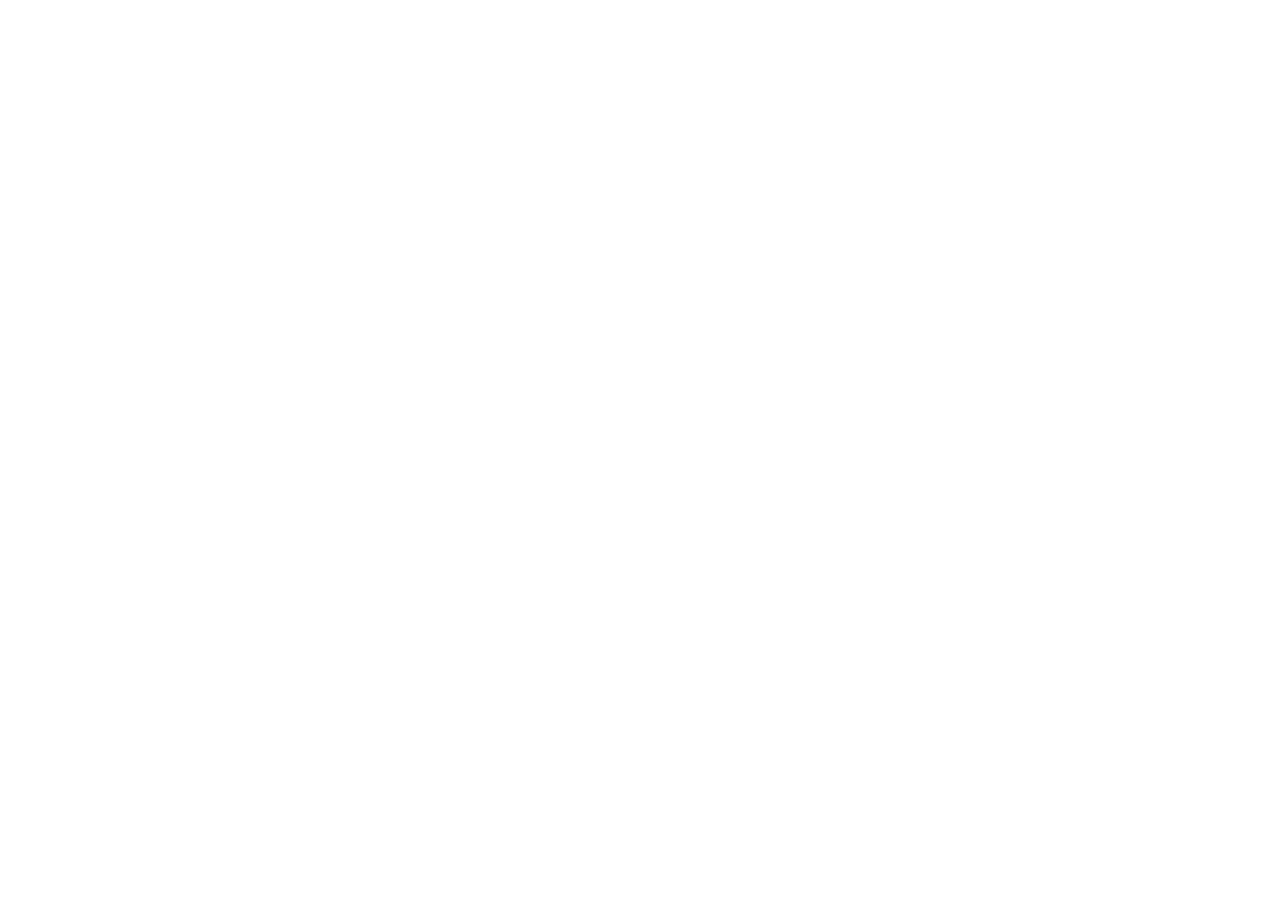
==== portfolio.html @ d785d4c3 "add functionality" ====
<!DOCTYPE html>
<html lang="en">
  <head>
    <meta charset="UTF-8" />
    <meta http-equiv="X-UA-Compatible" content="IE=edge" />
    <meta name="viewport" content="width=device-width, initial-scale=1.0" />
    <title>Document</title>
  </head>
  <body></body>
</html>
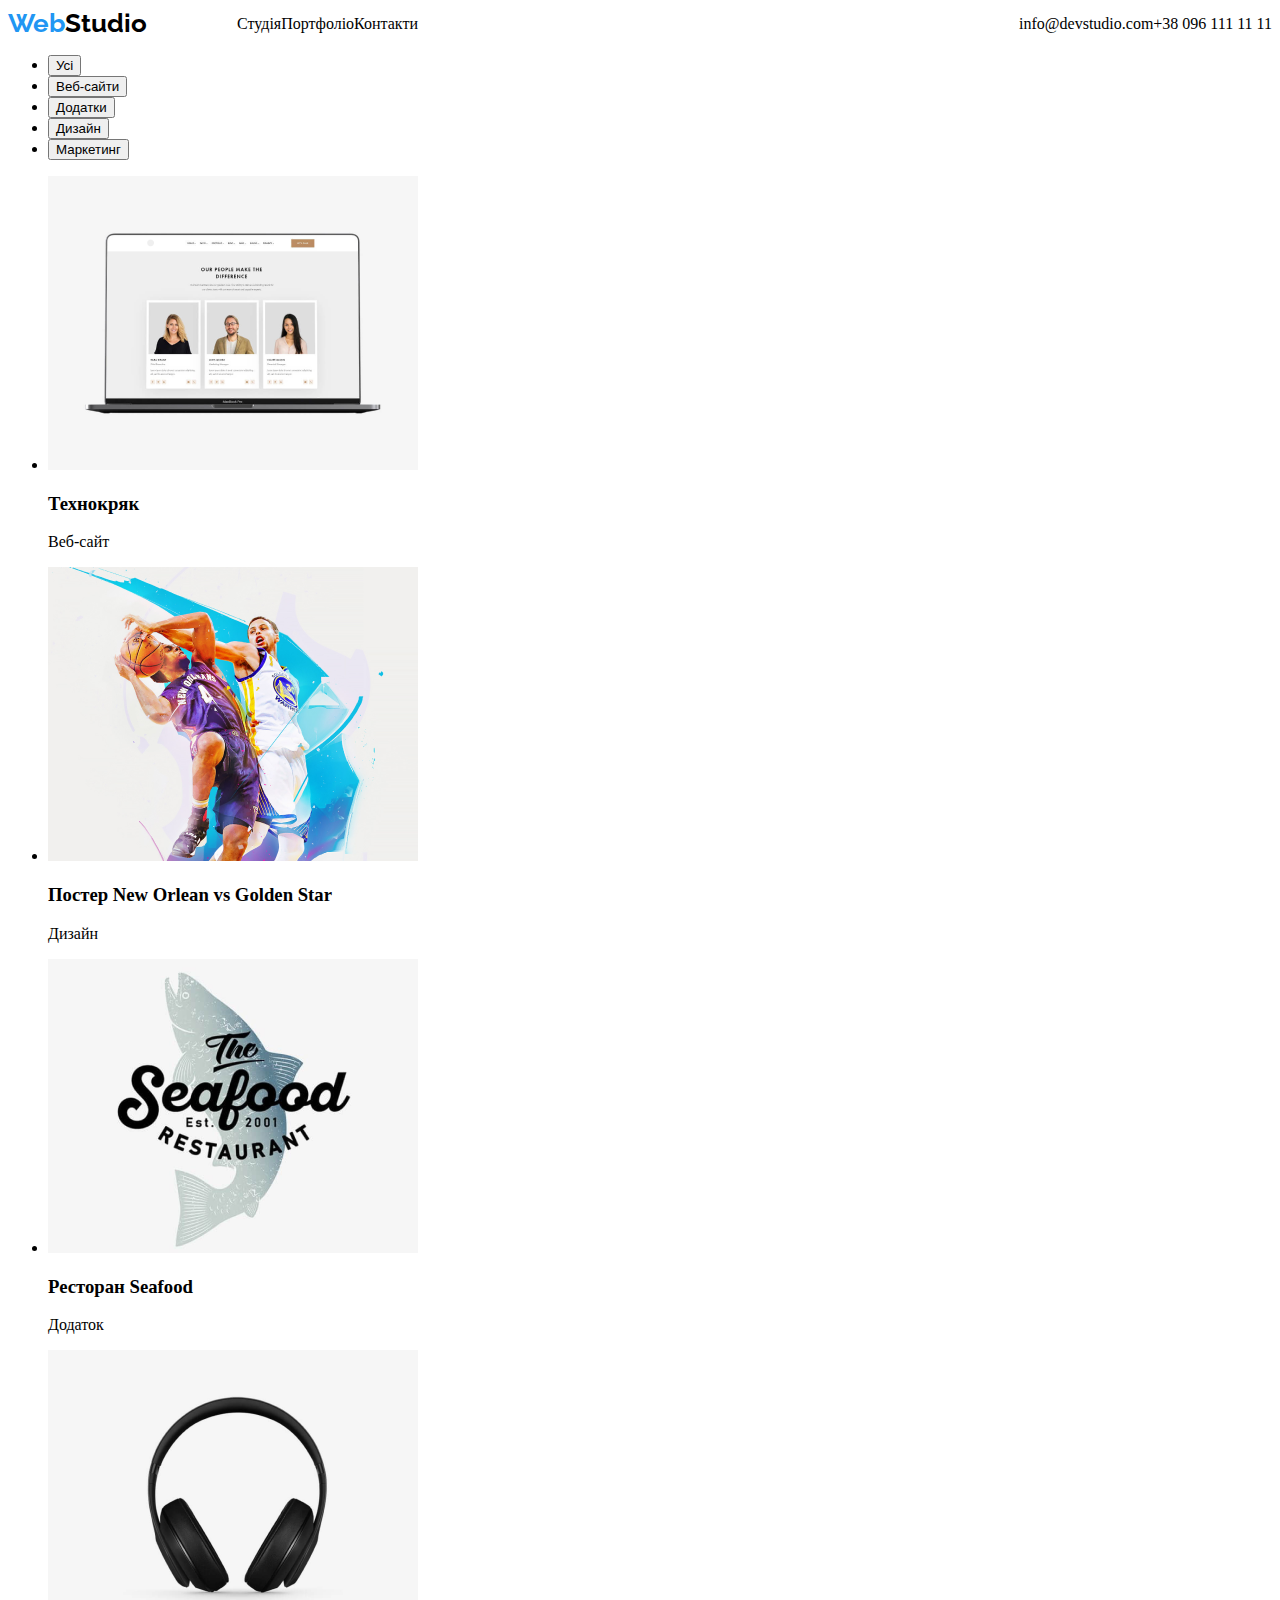
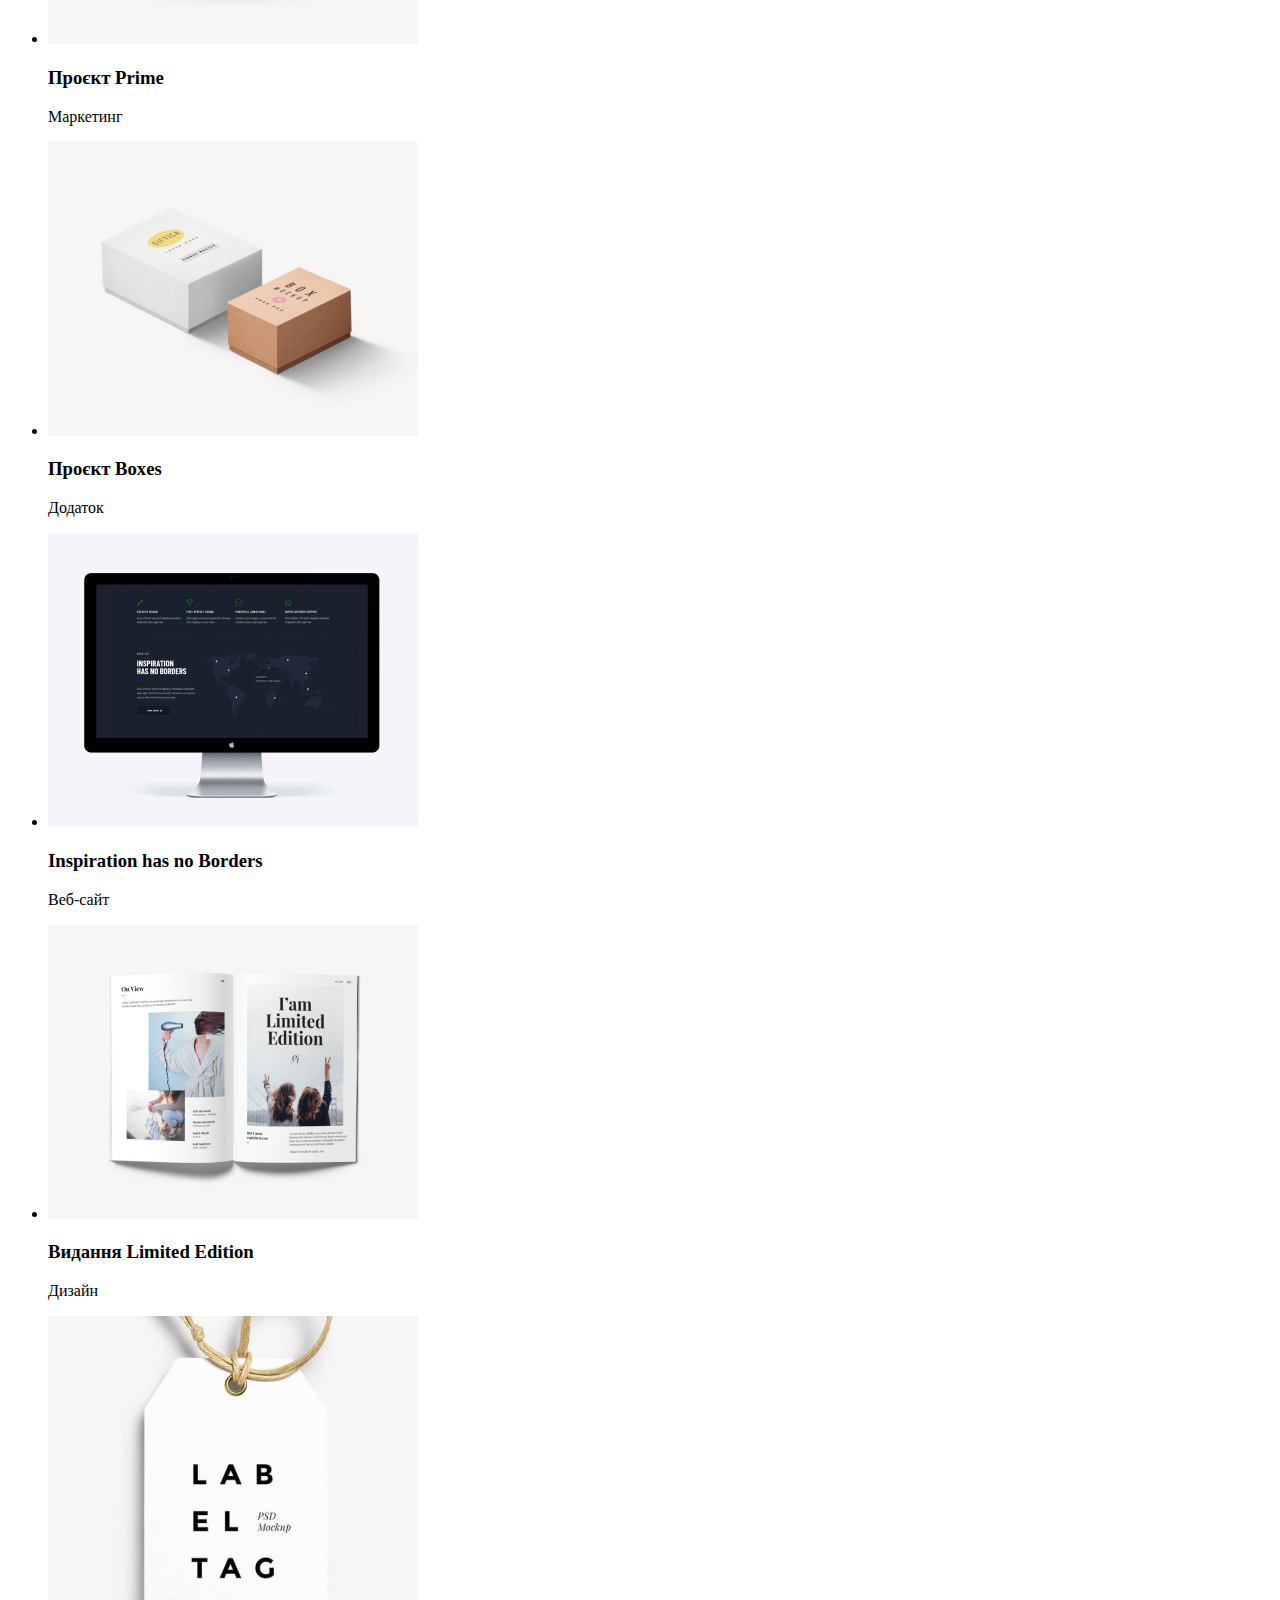
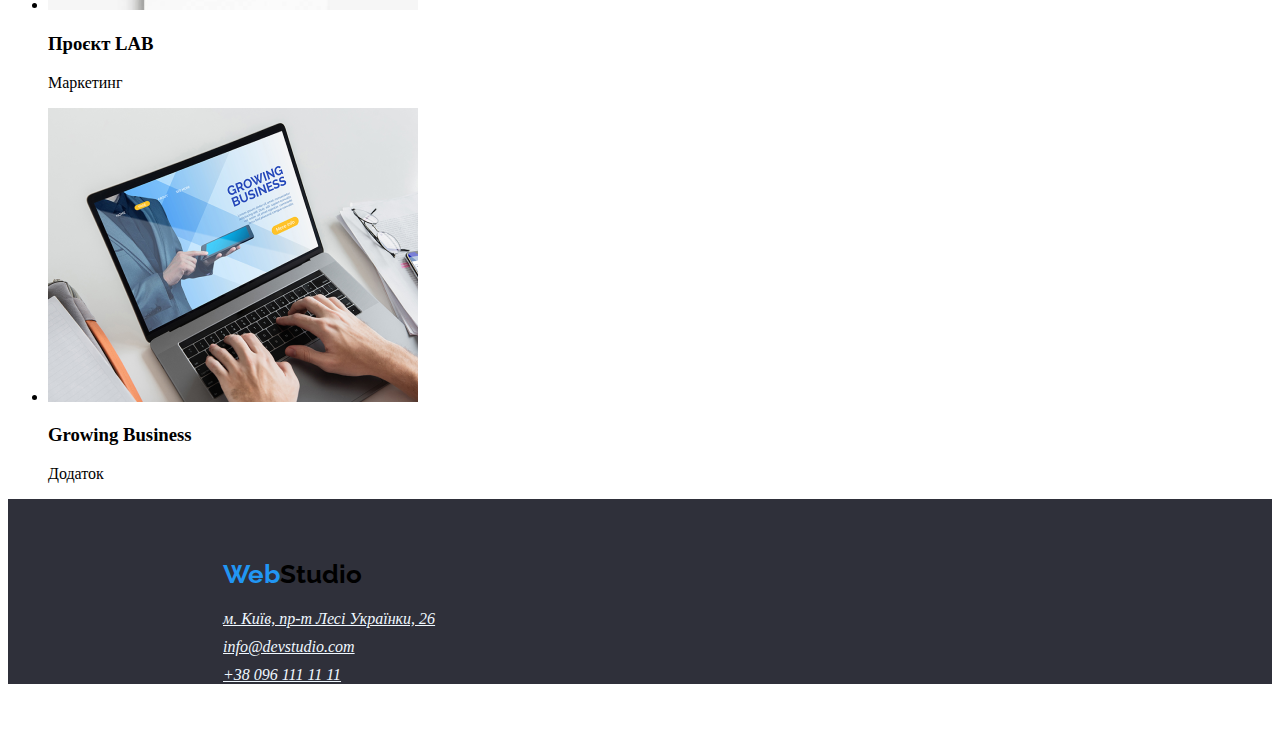
==== commit 0c1a56c0: "add styles and content" ====
--- a/portfolio.html
+++ b/portfolio.html
@@ -4,7 +4,116 @@
     <meta charset="UTF-8" />
     <meta http-equiv="X-UA-Compatible" content="IE=edge" />
     <meta name="viewport" content="width=device-width, initial-scale=1.0" />
+    <link rel="stylesheet" href="./css/portfolio.css" />
+    <link
+      href="https://fonts.googleapis.com/css2?family=Raleway:wght@400;700&family=Roboto:wght@400;500;700;900&display=swap"
+      rel="stylesheet"
+    />
+    <link
+      rel="shortcut icon"
+      href="./images/WebStudio.svg"
+      type="image/x-icon"
+    />
     <title>Document</title>
   </head>
-  <body></body>
+  <body>
+    <!-- Шапка сайту -->
+    <header class="header">
+      <nav class="navigation">
+        <a href="index.html" lang="en" class="logo"><span>Web</span>Studio</a>
+        <ul class="list-navigation">
+          <li>
+            <a href="#">Студія</a>
+          </li>
+          <li>
+            <a href="portfolio.html">Портфоліо</a>
+          </li>
+          <li>
+            <a href="#">Контакти</a>
+          </li>
+        </ul>
+      </nav>
+      <ul class="contacts">
+        <li>
+          <a href="mailto:info@devstudio.com">info@devstudio.com</a>
+        </li>
+        <li>
+          <a href="tel:+380961111111">+38 096 111 11 11</a>
+        </li>
+      </ul>
+    </header>
+    <main>
+      <!-- Шапка основного блоку, фільтрація контенту -->
+      <section>
+        <ul>
+          <li><button type="button">Усі</button></li>
+          <li><button type="button">Веб-сайти</button></li>
+          <li><button type="button">Додатки</button></li>
+          <li><button type="button">Дизайн</button></li>
+          <li><button type="button">Маркетинг</button></li>
+        </ul>
+        <ul>
+          <li>
+            <img src="./images/technology.png" alt="ноутбук" />
+            <h3>Технокряк</h3>
+            <p>Веб-сайт</p>
+          </li>
+          <li>
+            <img src="./images/bascetball.png" alt="постер з баскетболістами" />
+            <h3>Постер New Orlean vs Golden Star</h3>
+            <p>Дизайн</p>
+          </li>
+          <li>
+            <img src="./images/seafood.png" alt="ресторан Seafood" />
+            <h3>Ресторан Seafood</h3>
+            <p>Додаток</p>
+          </li>
+          <li>
+            <img src="./images/headphone.png" alt="" />
+            <h3>Проєкт Prime</h3>
+            <p>Маркетинг</p>
+          </li>
+          <li>
+            <img src="./images/boxes.png" alt="" />
+            <h3>Проєкт Boxes</h3>
+            <p>Додаток</p>
+          </li>
+          <li>
+            <img src="./images/macbook.png" alt="" />
+            <h3>Inspiration has no Borders</h3>
+            <p>Веб-сайт</p>
+          </li>
+          <li>
+            <img src="./images/edition.png" alt="" />
+            <h3>Видання Limited Edition</h3>
+            <p>Дизайн</p>
+          </li>
+          <li>
+            <img src="./images/label.png" alt="" />
+            <h3>Проєкт LAB</h3>
+            <p>Маркетинг</p>
+          </li>
+          <li>
+            <img src="./images/laptop.png" alt="" />
+            <h3>Growing Business</h3>
+            <p>Додаток</p>
+          </li>
+        </ul>
+      </section>
+    </main>
+    <footer>
+      <a href="index.html" lang="en" class="logo"><span>Web</span>Studio</a>
+      <address>
+        <ul class="footer-contacts">
+          <li>
+            <a href="https://goo.gl/maps/BC4n3QJLsoe9X29g8" target="_blank"
+              >м. Київ, пр-т Лесі Українки, 26</a
+            >
+          </li>
+          <li><a href="mailto:info@devstudio.com">info@devstudio.com</a></li>
+          <li><a href="tel:+380961111111">+38 096 111 11 11</a></li>
+        </ul>
+      </address>
+    </footer>
+  </body>
 </html>
--- a/css/portfolio.css
+++ b/css/portfolio.css
@@ -0,0 +1,78 @@
+* {
+  font-family: "Roboto" "Raleway", sans-serif;
+}
+.header {
+  display: flex;
+  justify-content: space-between;
+}
+.header .contacts,
+.list-navigation {
+  margin: 0;
+  padding: 0;
+  display: flex;
+}
+.navigation {
+  display: flex;
+}
+
+.header li {
+  list-style-type: none;
+  margin: auto;
+}
+.header li a {
+  text-decoration: none;
+  color: black;
+}
+.header li a:hover,
+.header li a:focus {
+  color: #2196f3;
+}
+
+.logo {
+  margin-right: 90px;
+}
+
+.logo {
+  font-family: "Raleway";
+  font-weight: 700;
+  font-size: 26px;
+  line-height: 31px;
+  color: black;
+  text-decoration: none;
+}
+.logo span {
+  color: #2196f3;
+  font-family: "Raleway";
+}
+
+.top-content {
+  height: 200px;
+  padding: 20px;
+  background-color: rgb(255, 240, 202);
+}
+
+/* Footer */
+footer {
+  background-color: #2f303a;
+}
+footer .logo {
+  display: inline-block;
+  margin: 60px 0 0 215px;
+}
+footer address {
+  margin: 20px 0 60px 215px;
+}
+.footer-contacts {
+  list-style-type: none;
+  margin: 0 auto;
+  padding: 0;
+}
+.footer-contacts li {
+  margin-top: 10px;
+}
+.footer-contacts li:first-child {
+  margin: 0;
+}
+.footer-contacts a {
+  color: aliceblue;
+}
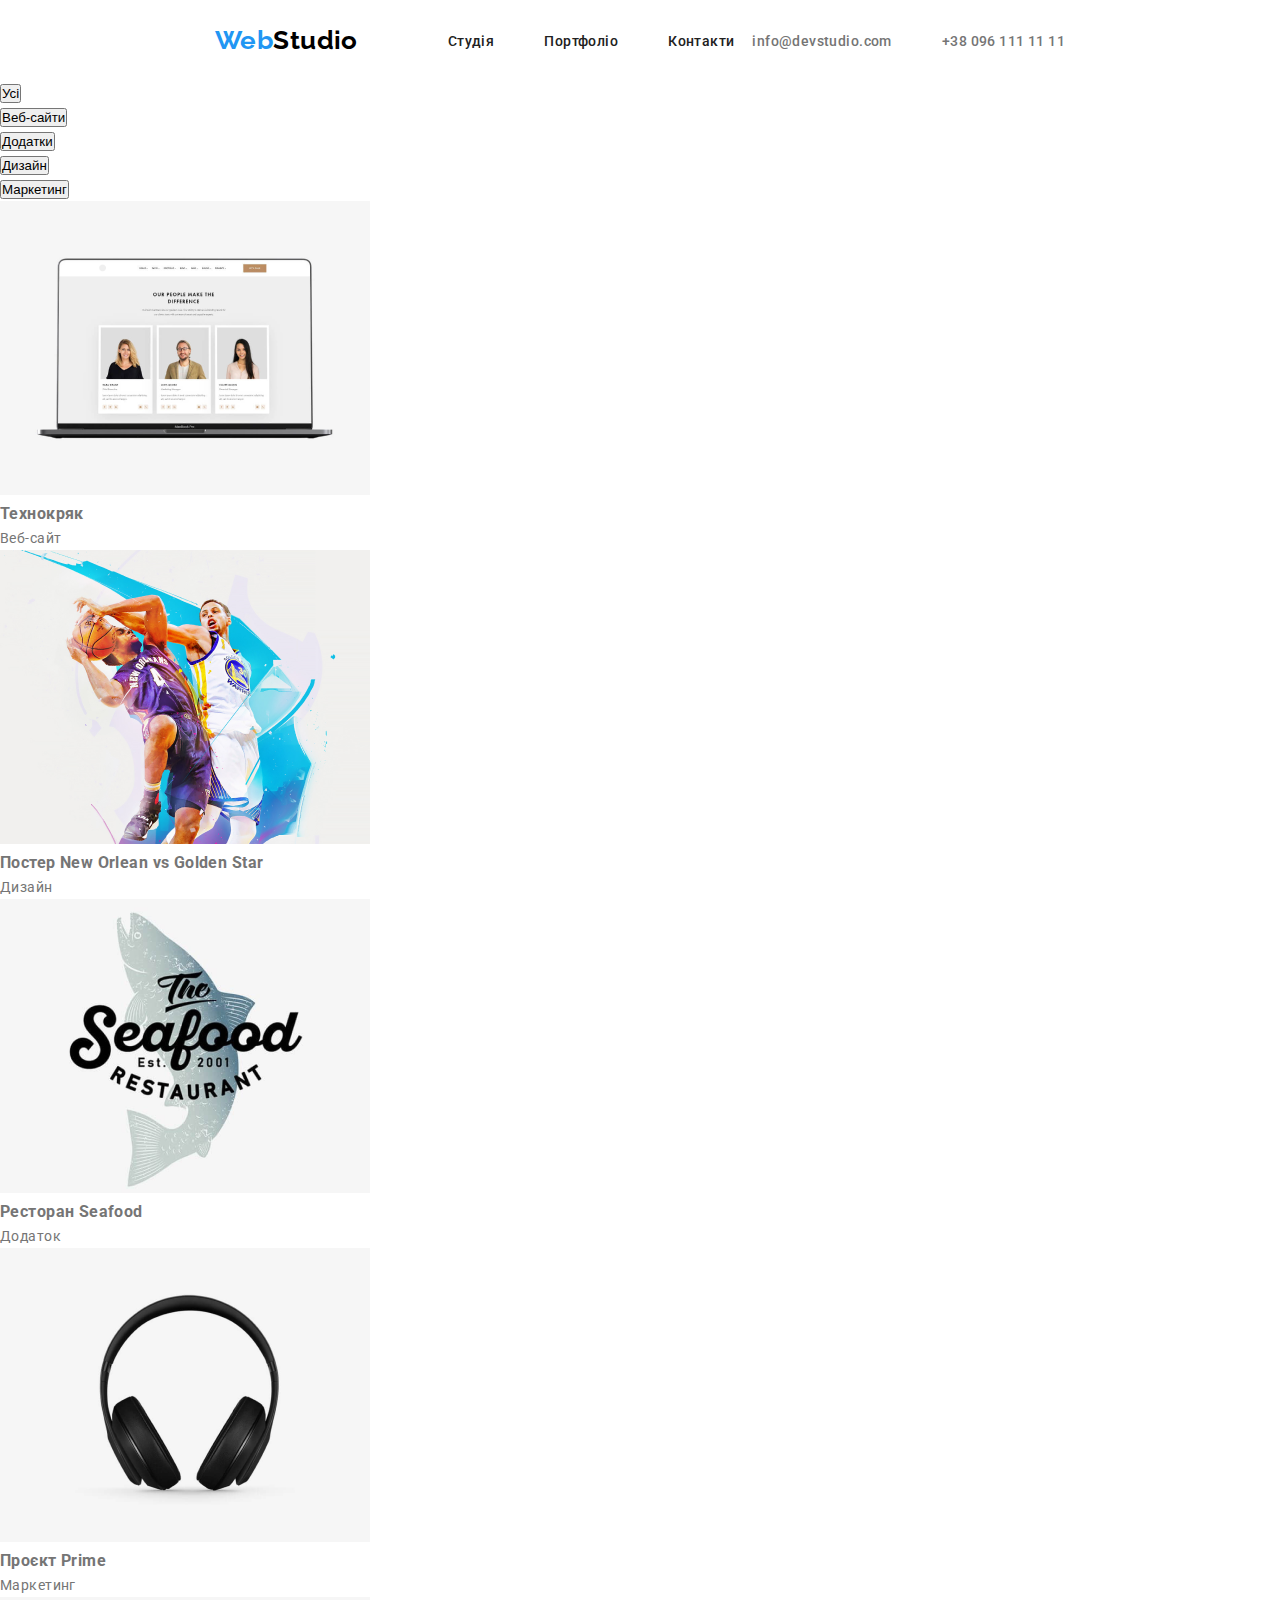
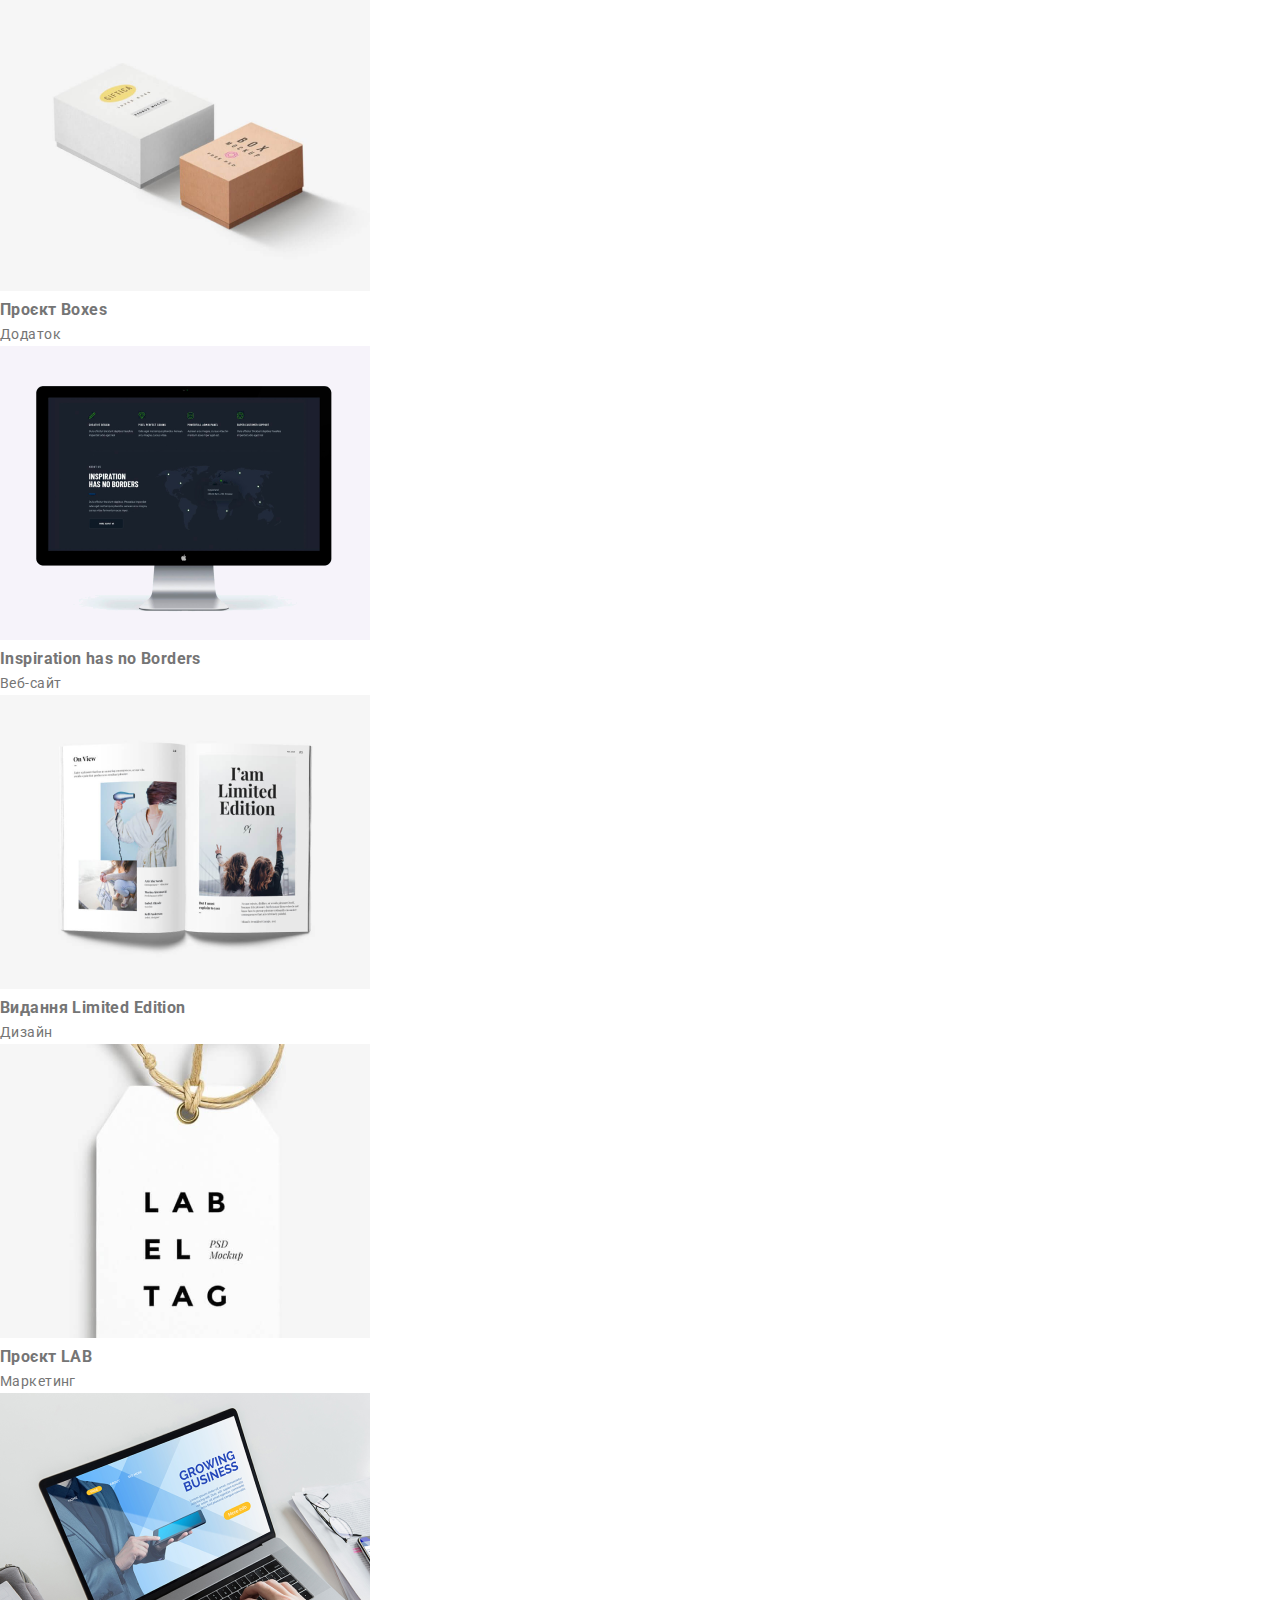
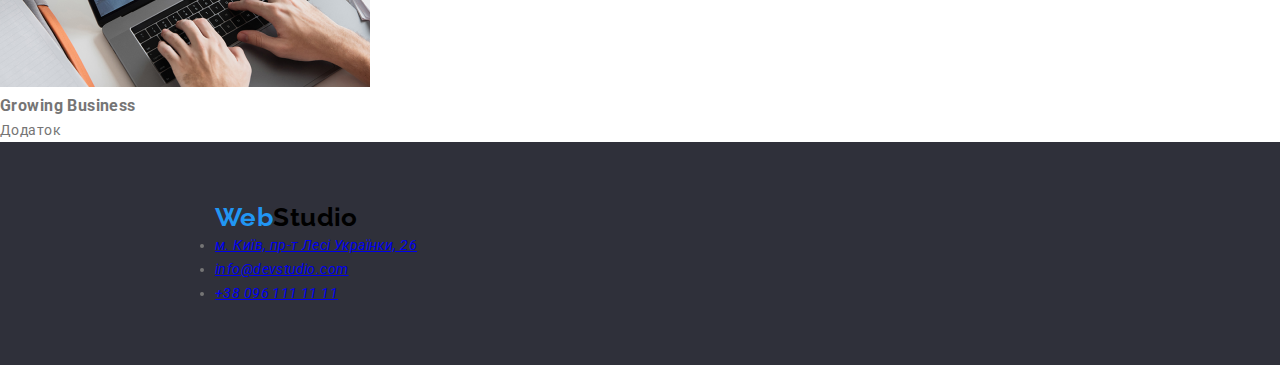
==== commit 0287ae66: "first page styles" ====
--- a/portfolio.html
+++ b/portfolio.html
@@ -4,7 +4,7 @@
     <meta charset="UTF-8" />
     <meta http-equiv="X-UA-Compatible" content="IE=edge" />
     <meta name="viewport" content="width=device-width, initial-scale=1.0" />
-    <link rel="stylesheet" href="./css/portfolio.css" />
+    <link rel="stylesheet" href="./css/style.css" />
     <link
       href="https://fonts.googleapis.com/css2?family=Raleway:wght@400;700&family=Roboto:wght@400;500;700;900&display=swap"
       rel="stylesheet"
@@ -23,7 +23,7 @@
         <a href="index.html" lang="en" class="logo"><span>Web</span>Studio</a>
         <ul class="list-navigation">
           <li>
-            <a href="#">Студія</a>
+            <a href="index.html">Студія</a>
           </li>
           <li>
             <a href="portfolio.html">Портфоліо</a>
@@ -46,11 +46,11 @@
       <!-- Шапка основного блоку, фільтрація контенту -->
       <section>
         <ul>
-          <li><button type="button">Усі</button></li>
-          <li><button type="button">Веб-сайти</button></li>
-          <li><button type="button">Додатки</button></li>
-          <li><button type="button">Дизайн</button></li>
-          <li><button type="button">Маркетинг</button></li>
+          <li><button type="button" class="button">Усі</button></li>
+          <li><button type="button" class="button">Веб-сайти</button></li>
+          <li><button type="button" class="button">Додатки</button></li>
+          <li><button type="button" class="button">Дизайн</button></li>
+          <li><button type="button" class="button">Маркетинг</button></li>
         </ul>
         <ul>
           <li>
@@ -69,32 +69,32 @@
             <p>Додаток</p>
           </li>
           <li>
-            <img src="./images/headphone.png" alt="" />
+            <img src="./images/headphone.png" alt="навушники" />
             <h3>Проєкт Prime</h3>
             <p>Маркетинг</p>
           </li>
           <li>
-            <img src="./images/boxes.png" alt="" />
+            <img src="./images/boxes.png" alt="дизайни коробок" />
             <h3>Проєкт Boxes</h3>
             <p>Додаток</p>
           </li>
           <li>
-            <img src="./images/macbook.png" alt="" />
+            <img src="./images/macbook.png" alt="аймак дисплей" />
             <h3>Inspiration has no Borders</h3>
             <p>Веб-сайт</p>
           </li>
           <li>
-            <img src="./images/edition.png" alt="" />
+            <img src="./images/edition.png" alt="дизайн книг" />
             <h3>Видання Limited Edition</h3>
             <p>Дизайн</p>
           </li>
           <li>
-            <img src="./images/label.png" alt="" />
+            <img src="./images/label.png" alt="реклама бренду" />
             <h3>Проєкт LAB</h3>
             <p>Маркетинг</p>
           </li>
           <li>
-            <img src="./images/laptop.png" alt="" />
+            <img src="./images/laptop.png" alt="додаток презентація" />
             <h3>Growing Business</h3>
             <p>Додаток</p>
           </li>
--- a/css/style.css
+++ b/css/style.css
@@ -0,0 +1,196 @@
+* {
+  margin: 0;
+  padding: 0;
+}
+body {
+  font-family: "Roboto", sans-serif;
+  background: #fff;
+  color: #757575;
+  letter-spacing: 0.03em;
+  font-weight: 400;
+  font-size: 14px;
+  line-height: 24px;
+}
+/* стилі сайд бару, лого */
+.header {
+  display: flex;
+  justify-content: space-between;
+  padding: 25px 215px;
+}
+.logo {
+  font-family: "Raleway", sans-serif;
+  font-weight: 700;
+  font-size: 26px;
+  line-height: 31px;
+  color: black;
+  text-decoration: none;
+}
+.logo span {
+  color: #2196f3;
+  font-family: "Raleway";
+}
+.navigation {
+  display: flex;
+}
+.header .list-navigation,
+.contacts {
+  /* margin: 0;
+  padding: 0; */
+  display: flex;
+  gap: 50px;
+}
+.header li {
+  list-style-type: none;
+  margin: auto;
+}
+.header li a:hover,
+.header li a:focus {
+  color: #2196f3;
+}
+/* стилі навігації по сайту */
+.header .list-navigation {
+  margin-left: 90px;
+}
+.header .list-navigation a,
+.header .contacts a {
+  text-decoration: none;
+  color: #212121;
+  font-weight: 500;
+}
+/* стилі контактів */
+.header .contacts a {
+  color: #757575;
+}
+/* стилі шапки контенту */
+.top-content {
+  width: 100%;
+  height: 600px;
+  background-color: #2f303a;
+  display: flex;
+  flex-direction: column;
+  align-items: center;
+  justify-content: center;
+}
+.top-content .top-content-tittle {
+  color: #fff;
+  display: inline-block;
+  margin: 0 450px;
+  font-style: normal;
+  font-weight: 900;
+  font-size: 44px;
+  line-height: 60px;
+  text-align: center;
+  letter-spacing: 0.06em;
+  text-transform: uppercase;
+}
+.top-content .top-button {
+  margin-top: 30px;
+  width: 216px;
+  height: 50px;
+  border-radius: 4px;
+  text-align: center;
+  background: #2196f3;
+  border: none;
+  letter-spacing: 0.06em;
+  color: #fff;
+  font-weight: 700;
+  font-size: 16px;
+  line-height: 30px;
+}
+/* Стилі особливостей компанії */
+.general-info {
+  margin: 90px 215px;
+}
+.list-info {
+  display: flex;
+  gap: 30px;
+}
+.list-info li {
+  list-style-type: none;
+}
+.list-info .list-header {
+  font-weight: 700;
+  font-size: 14px;
+  line-height: 16px;
+  letter-spacing: 0.03em;
+  text-transform: uppercase;
+  color: #212121;
+  margin-bottom: 10px;
+}
+/* Стилі послуг компанії */
+.steck-company {
+  text-align: center;
+  margin: 0 215px 90px;
+}
+.steck-company .steck-header {
+  font-weight: 700;
+  font-size: 36px;
+  line-height: 42px;
+  text-align: center;
+  letter-spacing: 0.03em;
+  color: #212121;
+  margin-bottom: 50px;
+}
+.steck-company .steck-list li {
+  list-style-type: none;
+  display: inline-block;
+  margin-right: 30px;
+}
+.steck-company .steck-list li:last-child {
+  margin-right: 0;
+}
+.steck-company .steck-list {
+  text-align: center;
+  /* gap: 30px; */
+}
+/* Стилі блоку працівників компанії */
+.team-section {
+  background: #f5f4fa;
+  /* background-color: #e7e3ff; */
+  text-align: center;
+  padding: 95px;
+}
+.team-section .team-header {
+  font-weight: 700;
+  font-size: 36px;
+  line-height: 42px;
+  text-align: center;
+  letter-spacing: 0.03em;
+  color: #212121;
+  margin-bottom: 50px;
+}
+.team-section .team-list {
+  text-align: center;
+}
+.team-section .team-list li {
+  display: inline-block;
+  width: 300px;
+  height: 370px;
+  margin-right: 30px;
+  list-style-type: none;
+  background-color: #fff;
+  border-radius: 0 0 4px 4px;
+  box-shadow: 0 3px 5px 1px grey;
+}
+.team-section .team-list li:last-child {
+  margin-right: 0;
+}
+/* Кнопки головного контенту */
+.button {
+  cursor: pointer;
+}
+footer {
+  background-color: #2f303a;
+  padding: 60px 215px;
+}
+.block-address .footer-contacts {
+  display: inline-block;
+  margin-top: 20px;
+}
+.block-address .footer-contacts li {
+  list-style-type: none;
+}
+.block-address .footer-contacts li a {
+  color: #757575;
+  text-decoration: none;
+}
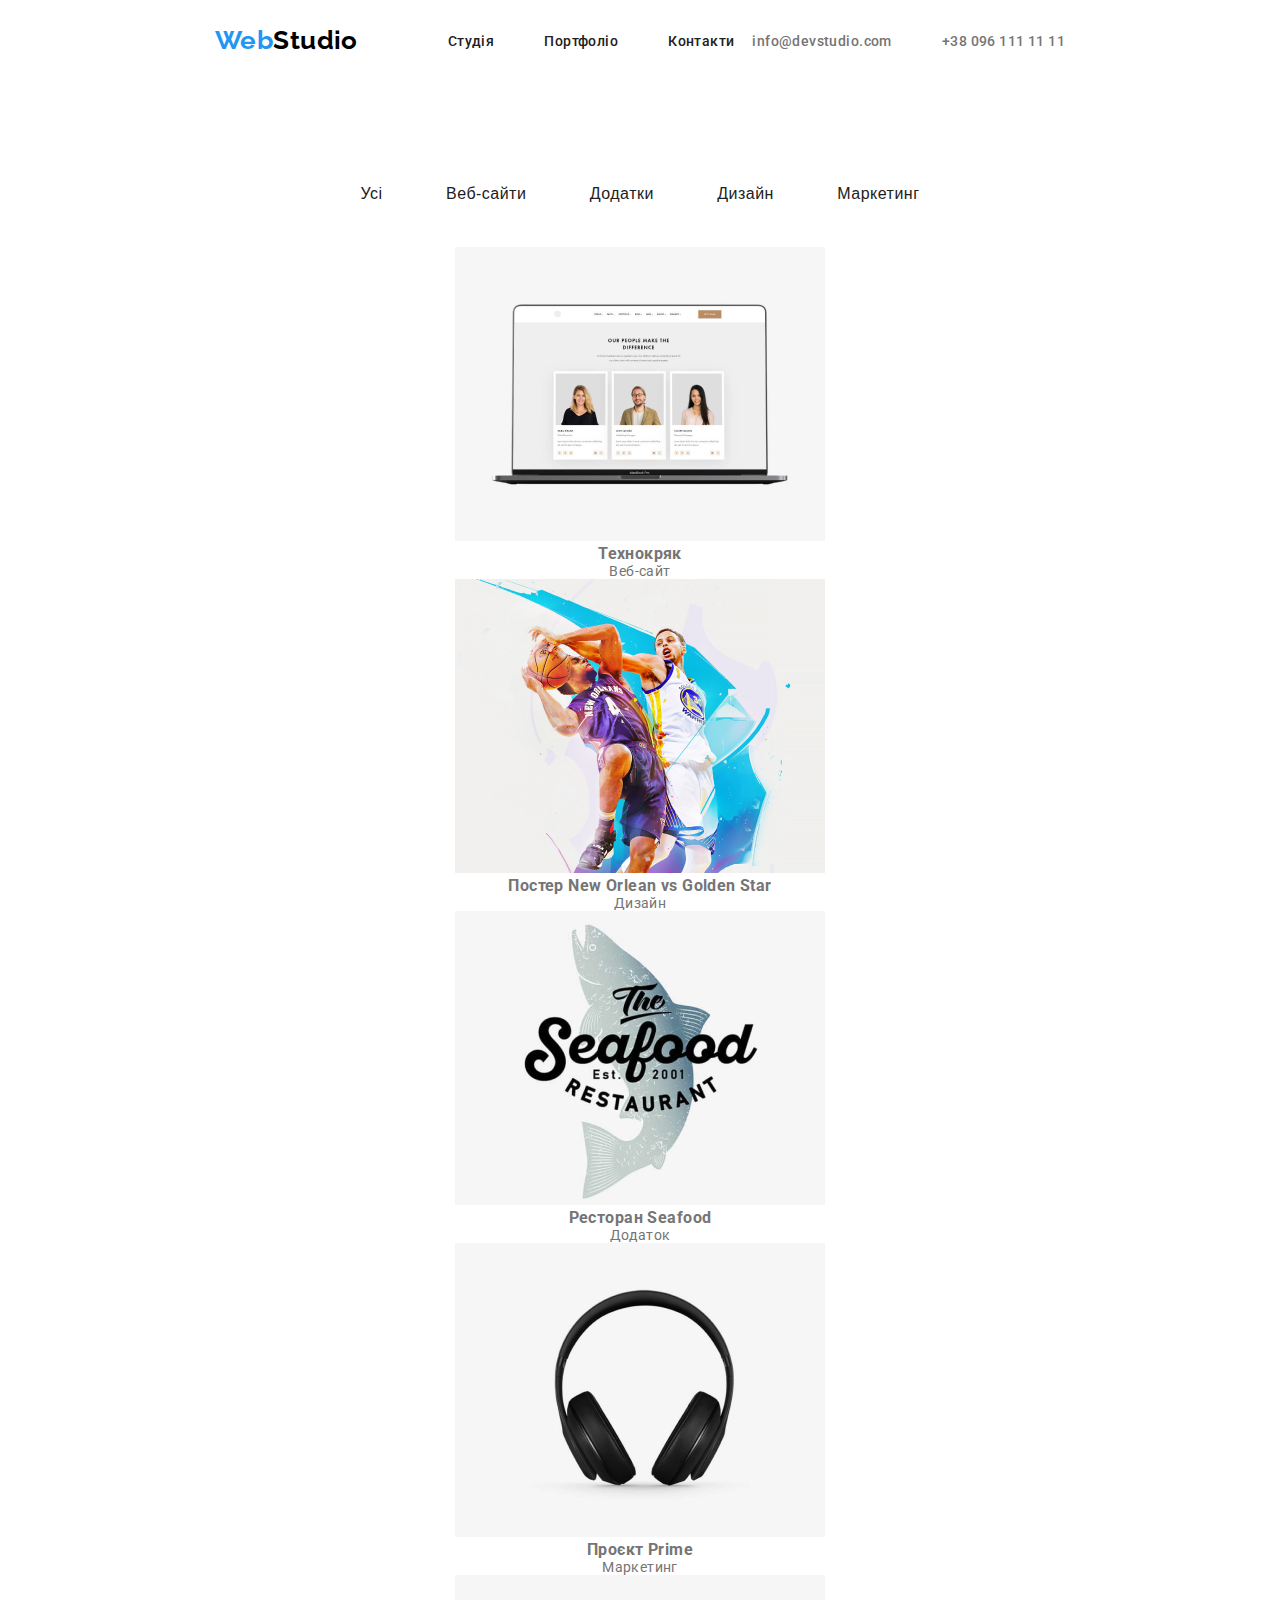
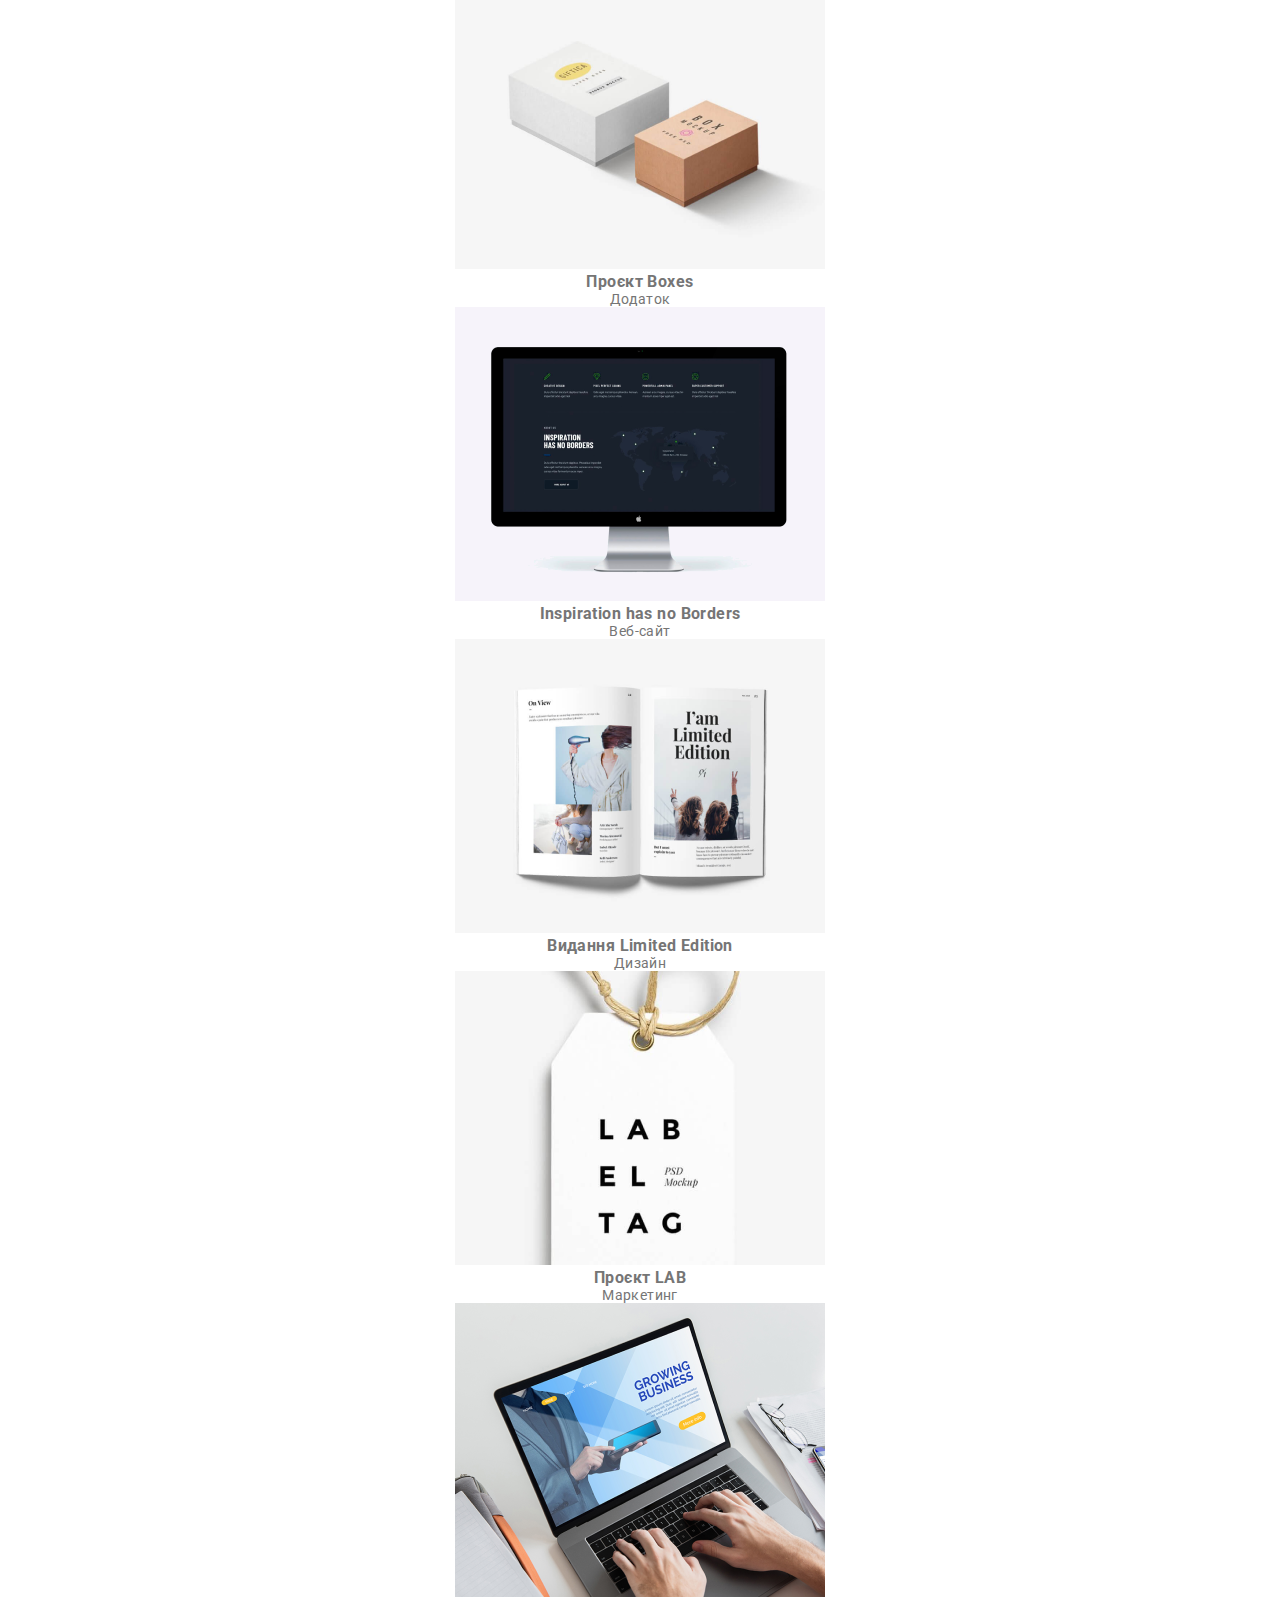
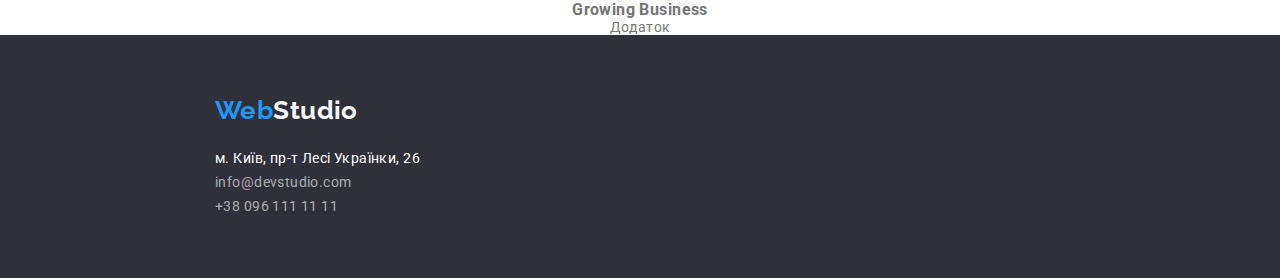
==== commit 8a7c3a72: "updated project" ====
--- a/portfolio.html
+++ b/portfolio.html
@@ -42,17 +42,20 @@
         </li>
       </ul>
     </header>
+    <!-- Основний контент -->
     <main>
       <!-- Шапка основного блоку, фільтрація контенту -->
-      <section>
-        <ul>
+      <section class="content-portfolio">
+        <!-- Список кнопок фільтрації -->
+        <ul class="filtration-button">
           <li><button type="button" class="button">Усі</button></li>
           <li><button type="button" class="button">Веб-сайти</button></li>
           <li><button type="button" class="button">Додатки</button></li>
           <li><button type="button" class="button">Дизайн</button></li>
           <li><button type="button" class="button">Маркетинг</button></li>
         </ul>
-        <ul>
+        <!-- Контент для фільтрації -->
+        <ul class="content-cards">
           <li>
             <img src="./images/technology.png" alt="ноутбук" />
             <h3>Технокряк</h3>
@@ -101,17 +104,25 @@
         </ul>
       </section>
     </main>
+    <!-- Підвал сайту -->
     <footer>
-      <a href="index.html" lang="en" class="logo"><span>Web</span>Studio</a>
-      <address>
+      <a href="index.html" lang="en" class="logo botom-logo"
+        ><span>Web</span>Studio</a
+      >
+      <address class="block-address">
         <ul class="footer-contacts">
-          <li>
+          <!-- потім можливо зробити лінк на геолокацію в гугл картах -->
+          <li class="address">
             <a href="https://goo.gl/maps/BC4n3QJLsoe9X29g8" target="_blank"
               >м. Київ, пр-т Лесі Українки, 26</a
             >
           </li>
-          <li><a href="mailto:info@devstudio.com">info@devstudio.com</a></li>
-          <li><a href="tel:+380961111111">+38 096 111 11 11</a></li>
+          <li class="contact">
+            <a href="mailto:info@devstudio.com">info@devstudio.com</a>
+          </li>
+          <li class="contact">
+            <a href="tel:+380961111111">+38 096 111 11 11</a>
+          </li>
         </ul>
       </address>
     </footer>
--- a/css/style.css
+++ b/css/style.css
@@ -7,9 +7,7 @@
   background: #fff;
   color: #757575;
   letter-spacing: 0.03em;
-  font-weight: 400;
-  font-size: 14px;
-  line-height: 24px;
+  font-size: 14px;
 }
 /* стилі сайд бару, лого */
 .header {
@@ -165,7 +163,7 @@
 .team-section .team-list li {
   display: inline-block;
   width: 300px;
-  height: 370px;
+  /* height: 370px; */
   margin-right: 30px;
   list-style-type: none;
   background-color: #fff;
@@ -175,22 +173,91 @@
 .team-section .team-list li:last-child {
   margin-right: 0;
 }
+.team-list-header {
+  margin-top: 30px;
+  font-weight: 500;
+  font-size: 16px;
+  line-height: 19px;
+  text-align: center;
+  letter-spacing: 0.03em;
+  color: #212121;
+}
+.team-list-content {
+  margin: 10px 0 30px 0;
+  font-weight: 400;
+  font-size: 16px;
+  line-height: 19px;
+  text-align: center;
+  letter-spacing: 0.03em;
+}
+
 /* Кнопки головного контенту */
 .button {
   cursor: pointer;
 }
+/* контент зі сторінки портфоліо */
+
+.content-portfolio {
+  text-align: center;
+}
+.filtration-button {
+  margin: 90px 0 30px;
+}
+.filtration-button li {
+  display: inline-block;
+  margin: 5px;
+  list-style-type: none;
+}
+.filtration-button button {
+  border-radius: 4px;
+  text-align: center;
+  border: none;
+  font-style: normal;
+  font-weight: 500;
+  font-size: 16px;
+  line-height: 26px;
+  text-align: center;
+  letter-spacing: 0.03em;
+  color: #212121;
+  background: #fff;
+  padding: 5px 25px;
+}
+.filtration-button button:hover {
+  color: #fff;
+  background: #2196f3;
+  box-shadow: 0px 3px 1px rgba(0, 0, 0, 0.1), 0px 1px 2px rgba(0, 0, 0, 0.08),
+    0px 2px 2px rgba(0, 0, 0, 0.12);
+  border-radius: 4px;
+}
 footer {
   background-color: #2f303a;
   padding: 60px 215px;
 }
+.botom-logo {
+  color: #fff;
+}
 .block-address .footer-contacts {
   display: inline-block;
   margin-top: 20px;
 }
-.block-address .footer-contacts li {
-  list-style-type: none;
-}
-.block-address .footer-contacts li a {
-  color: #757575;
-  text-decoration: none;
-}
+.block-address .footer-contacts .address,
+.contact {
+  list-style-type: none;
+  line-height: 172%;
+}
+.footer-contacts .address a {
+  text-decoration: none;
+  color: #fff;
+  font-style: normal;
+  font-weight: 400;
+  font-size: 14px;
+  letter-spacing: 0.03em;
+}
+.footer-contacts .contact a {
+  text-decoration: none;
+  font-style: normal;
+  font-weight: 400;
+  font-size: 14px;
+  letter-spacing: 0.03em;
+  color: rgba(255, 255, 255, 0.6);
+}
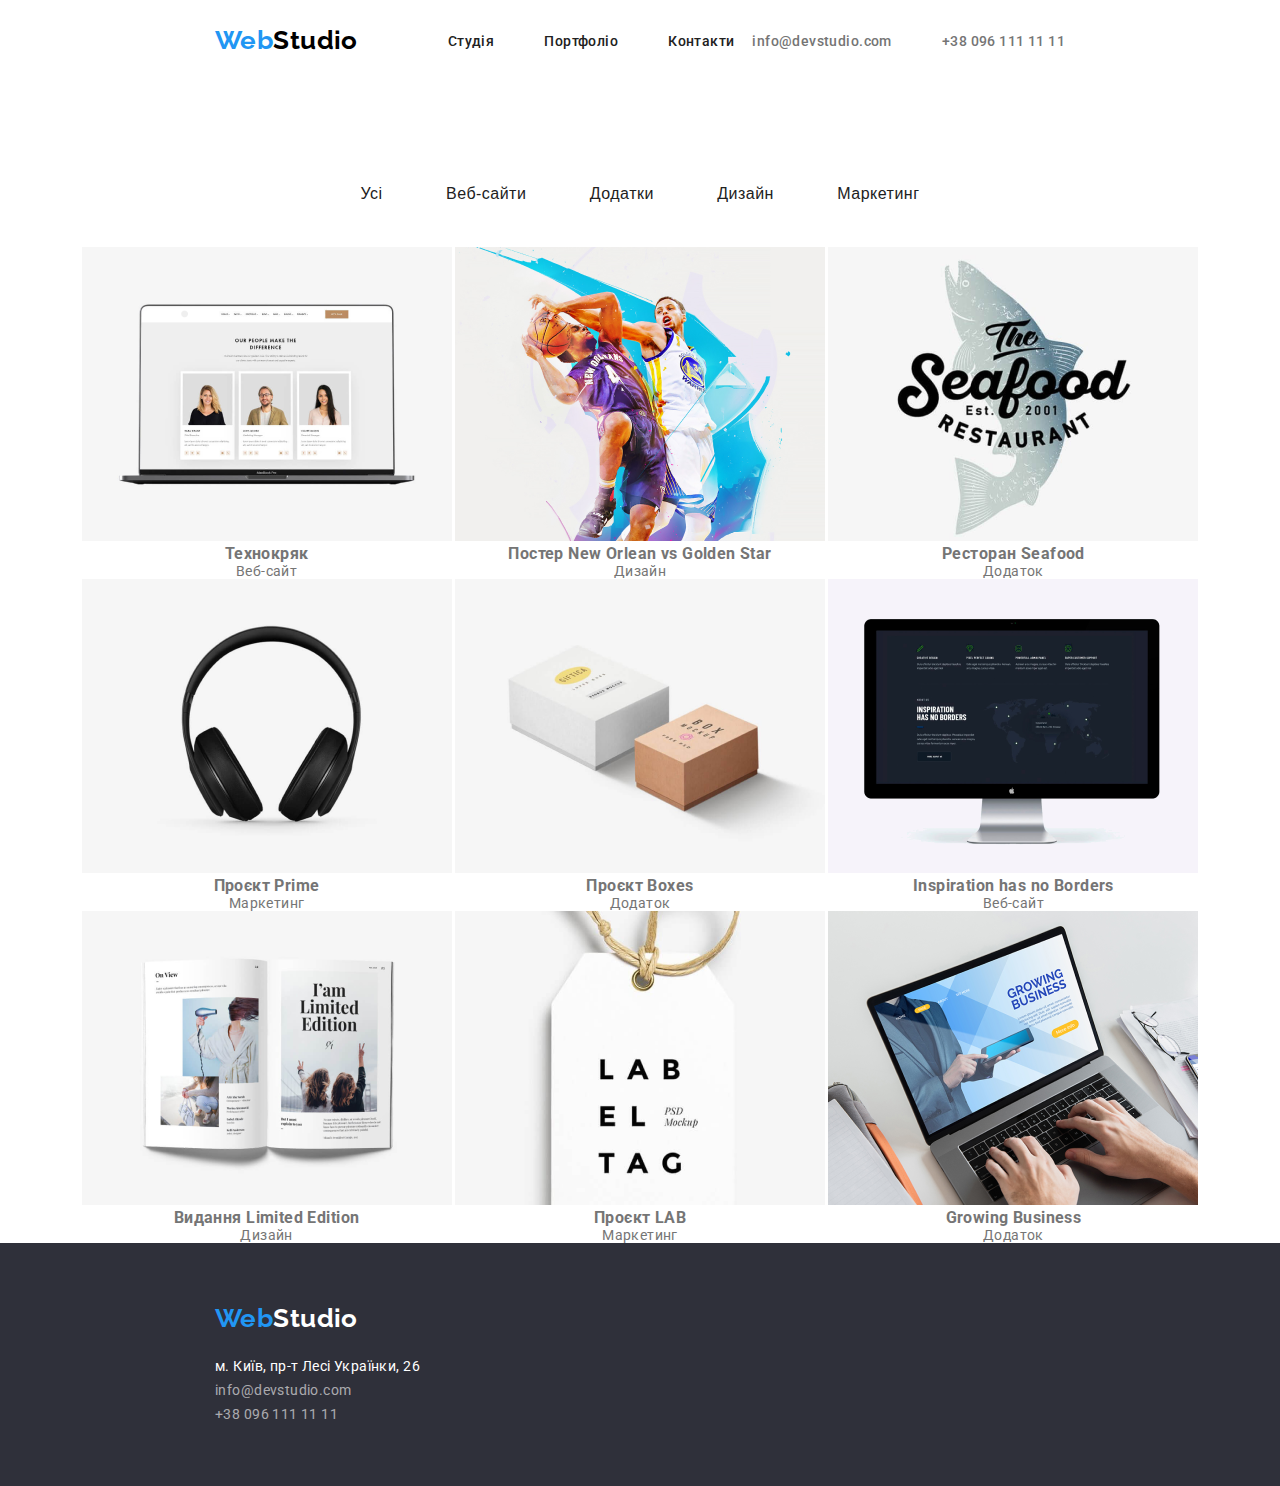
==== commit 3c66c399: "bugfix" ====
--- a/portfolio.html
+++ b/portfolio.html
@@ -5,8 +5,10 @@
     <meta http-equiv="X-UA-Compatible" content="IE=edge" />
     <meta name="viewport" content="width=device-width, initial-scale=1.0" />
     <link rel="stylesheet" href="./css/style.css" />
+    <link rel="preconnect" href="https://fonts.googleapis.com" />
+    <link rel="preconnect" href="https://fonts.gstatic.com" crossorigin />
     <link
-      href="https://fonts.googleapis.com/css2?family=Raleway:wght@400;700&family=Roboto:wght@400;500;700;900&display=swap"
+      href="https://fonts.googleapis.com/css2?family=Raleway:wght@400;500;700&family=Roboto:wght@400;500;700;900&display=swap"
       rel="stylesheet"
     />
     <link
--- a/css/style.css
+++ b/css/style.css
@@ -200,6 +200,7 @@
 .content-portfolio {
   text-align: center;
 }
+/* кнопки фільтрації */
 .filtration-button {
   margin: 90px 0 30px;
 }
@@ -210,7 +211,6 @@
 }
 .filtration-button button {
   border-radius: 4px;
-  text-align: center;
   border: none;
   font-style: normal;
   font-weight: 500;
@@ -229,6 +229,15 @@
     0px 2px 2px rgba(0, 0, 0, 0.12);
   border-radius: 4px;
 }
+/* контент сторінки портфоліо */
+.content-cards li {
+  display: inline-block;
+  list-style-type: none;
+}
+/* .content-cards img {
+  background: black;
+} */
+
 footer {
   background-color: #2f303a;
   padding: 60px 215px;
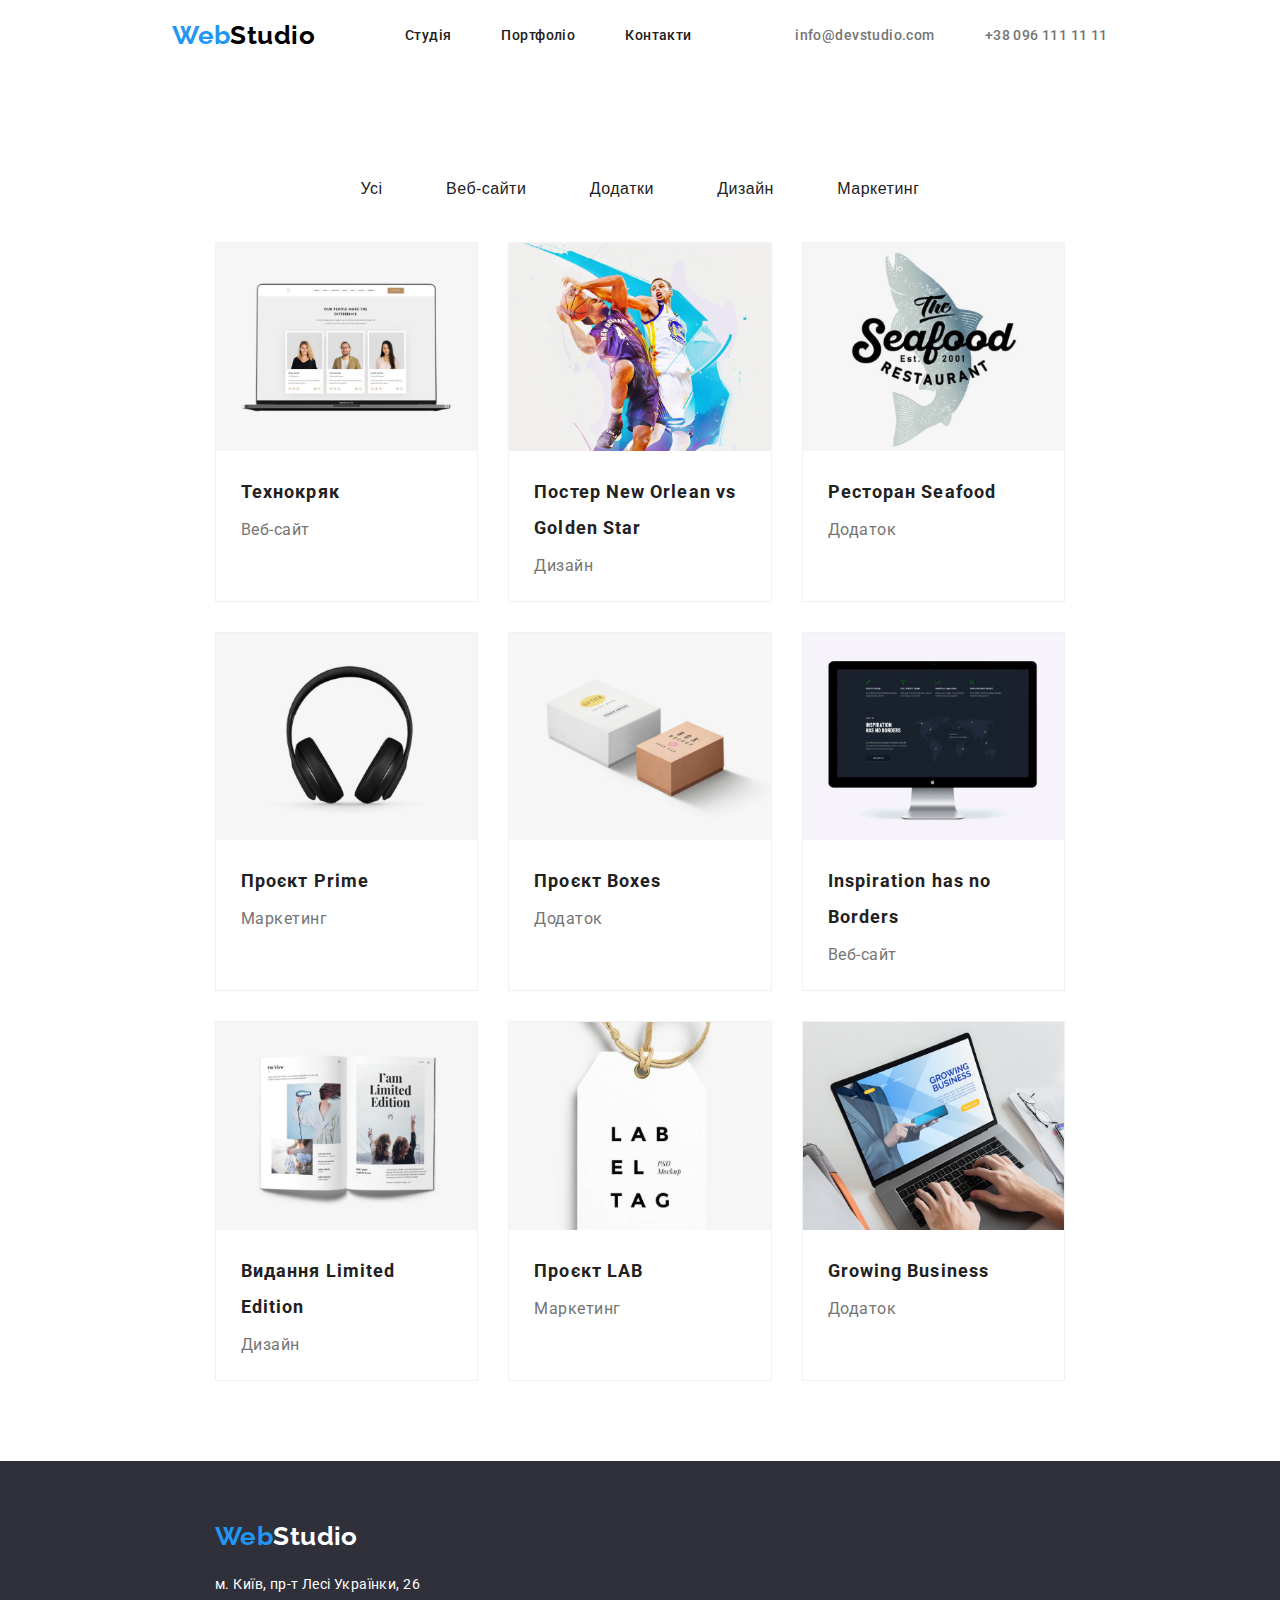
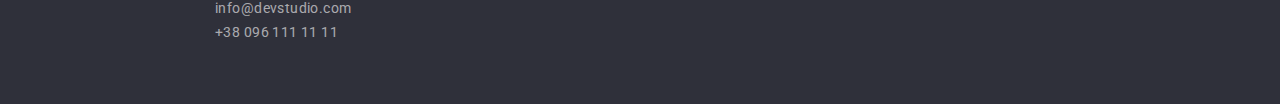
==== commit bfe77593: "finished site styling" ====
--- a/portfolio.html
+++ b/portfolio.html
@@ -58,50 +58,51 @@
         </ul>
         <!-- Контент для фільтрації -->
         <ul class="content-cards">
-          <li>
+          <li class="card">
             <img src="./images/technology.png" alt="ноутбук" />
-            <h3>Технокряк</h3>
-            <p>Веб-сайт</p>
+            <h3 class="card-header">Технокряк</h3>
+            <p class="card-content">Веб-сайт</p>
           </li>
-          <li>
+          <li class="card">
             <img src="./images/bascetball.png" alt="постер з баскетболістами" />
-            <h3>Постер New Orlean vs Golden Star</h3>
-            <p>Дизайн</p>
+            <h3 class="card-header">Постер New Orlean vs Golden Star</h3>
+            <p class="card-content">Дизайн</p>
           </li>
-          <li>
+          <li class="card">
             <img src="./images/seafood.png" alt="ресторан Seafood" />
-            <h3>Ресторан Seafood</h3>
-            <p>Додаток</p>
+            <h3 class="card-header">Ресторан Seafood</h3>
+            <p class="card-content">Додаток</p>
           </li>
-          <li>
+          <li class="card">
             <img src="./images/headphone.png" alt="навушники" />
-            <h3>Проєкт Prime</h3>
-            <p>Маркетинг</p>
+            <h3 class="card-header">Проєкт Prime</h3>
+            <p class="card-content">Маркетинг</p>
           </li>
-          <li>
+          <li class="card">
             <img src="./images/boxes.png" alt="дизайни коробок" />
-            <h3>Проєкт Boxes</h3>
-            <p>Додаток</p>
+            <h3 class="card-header">Проєкт Boxes</h3>
+            <p class="card-content">Додаток</p>
           </li>
-          <li>
+          <li class="card">
             <img src="./images/macbook.png" alt="аймак дисплей" />
-            <h3>Inspiration has no Borders</h3>
-            <p>Веб-сайт</p>
+            <h3 class="card-header">Inspiration has no Borders</h3>
+            <p class="card-content">Веб-сайт</p>
           </li>
-          <li>
+          <li class="card">
+            <!-- <a href="#"></a> -->
             <img src="./images/edition.png" alt="дизайн книг" />
-            <h3>Видання Limited Edition</h3>
-            <p>Дизайн</p>
+            <h3 class="card-header">Видання Limited Edition</h3>
+            <p class="card-content">Дизайн</p>
           </li>
-          <li>
+          <li class="card">
             <img src="./images/label.png" alt="реклама бренду" />
-            <h3>Проєкт LAB</h3>
-            <p>Маркетинг</p>
+            <h3 class="card-header">Проєкт LAB</h3>
+            <p class="card-content">Маркетинг</p>
           </li>
-          <li>
+          <li class="card">
             <img src="./images/laptop.png" alt="додаток презентація" />
-            <h3>Growing Business</h3>
-            <p>Додаток</p>
+            <h3 class="card-header">Growing Business</h3>
+            <p class="card-content">Додаток</p>
           </li>
         </ul>
       </section>
--- a/css/style.css
+++ b/css/style.css
@@ -13,7 +13,8 @@
 .header {
   display: flex;
   justify-content: space-between;
-  padding: 25px 215px;
+  /* padding: 25px 215px; */
+  padding: 1.56% 13.45%;
 }
 .logo {
   font-family: "Raleway", sans-serif;
@@ -117,8 +118,8 @@
 }
 /* Стилі послуг компанії */
 .steck-company {
-  text-align: center;
-  margin: 0 215px 90px;
+  /* text-align: center; */
+  margin: 0 215px 95px;
 }
 .steck-company .steck-header {
   font-weight: 700;
@@ -127,19 +128,26 @@
   text-align: center;
   letter-spacing: 0.03em;
   color: #212121;
-  margin-bottom: 50px;
-}
-.steck-company .steck-list li {
-  list-style-type: none;
-  display: inline-block;
-  margin-right: 30px;
-}
-.steck-company .steck-list li:last-child {
-  margin-right: 0;
+  /* margin-bottom: 50px; */
 }
 .steck-company .steck-list {
-  text-align: center;
-  /* gap: 30px; */
+  list-style-type: none;
+  margin-top: 50px;
+
+  display: flex;
+  flex-wrap: wrap;
+  gap: 30px;
+  align-content: center;
+  justify-content: center;
+}
+.steck-company .steck-list .list-section {
+  /* <li> */
+  max-width: 340px;
+  min-width: 100px;
+  flex-basis: calc((100% - 60px) / 3);
+}
+.steck-company .steck-list .list-section img {
+  width: 100%;
 }
 /* Стилі блоку працівників компанії */
 .team-section {
@@ -196,20 +204,19 @@
   cursor: pointer;
 }
 /* контент зі сторінки портфоліо */
-
 .content-portfolio {
-  text-align: center;
+  margin: 100px 215px 80px;
 }
 /* кнопки фільтрації */
 .filtration-button {
-  margin: 90px 0 30px;
+  text-align: center;
 }
 .filtration-button li {
   display: inline-block;
-  margin: 5px;
-  list-style-type: none;
-}
-.filtration-button button {
+  margin: 0 5px;
+  list-style-type: none;
+}
+.filtration-button .button {
   border-radius: 4px;
   border: none;
   font-style: normal;
@@ -222,7 +229,7 @@
   background: #fff;
   padding: 5px 25px;
 }
-.filtration-button button:hover {
+.filtration-button .button:hover {
   color: #fff;
   background: #2196f3;
   box-shadow: 0px 3px 1px rgba(0, 0, 0, 0.1), 0px 1px 2px rgba(0, 0, 0, 0.08),
@@ -230,14 +237,44 @@
   border-radius: 4px;
 }
 /* контент сторінки портфоліо */
-.content-cards li {
-  display: inline-block;
-  list-style-type: none;
-}
-/* .content-cards img {
-  background: black;
-} */
+.content-cards {
+  list-style-type: none;
+  margin-top: 35px;
 
+  display: flex;
+  flex-wrap: wrap;
+  gap: 30px;
+  justify-content: center;
+}
+.content-cards .card {
+  /* <li> */
+  max-width: 500px; /* на 2к екранах буде відображати 4 карточки в рядку */
+  flex-basis: calc((100% - 66px) / 3);
+  background-color: #fff;
+  border: 1px solid #7575751a;
+}
+.content-cards .card img {
+  width: 100%;
+}
+.content-cards .card-header {
+  margin: 20px 25px 5px;
+  font-style: normal;
+  font-weight: 700;
+  font-size: 18px;
+  line-height: 200%;
+  letter-spacing: 0.06em;
+  color: #212121;
+}
+.content-cards .card-content {
+  margin: 0 25px 20px;
+  font-style: normal;
+  font-weight: 400;
+  font-size: 16px;
+  line-height: 188%;
+  letter-spacing: 0.03em;
+  color: #757575;
+}
+/* ##### Footer ##### */
 footer {
   background-color: #2f303a;
   padding: 60px 215px;
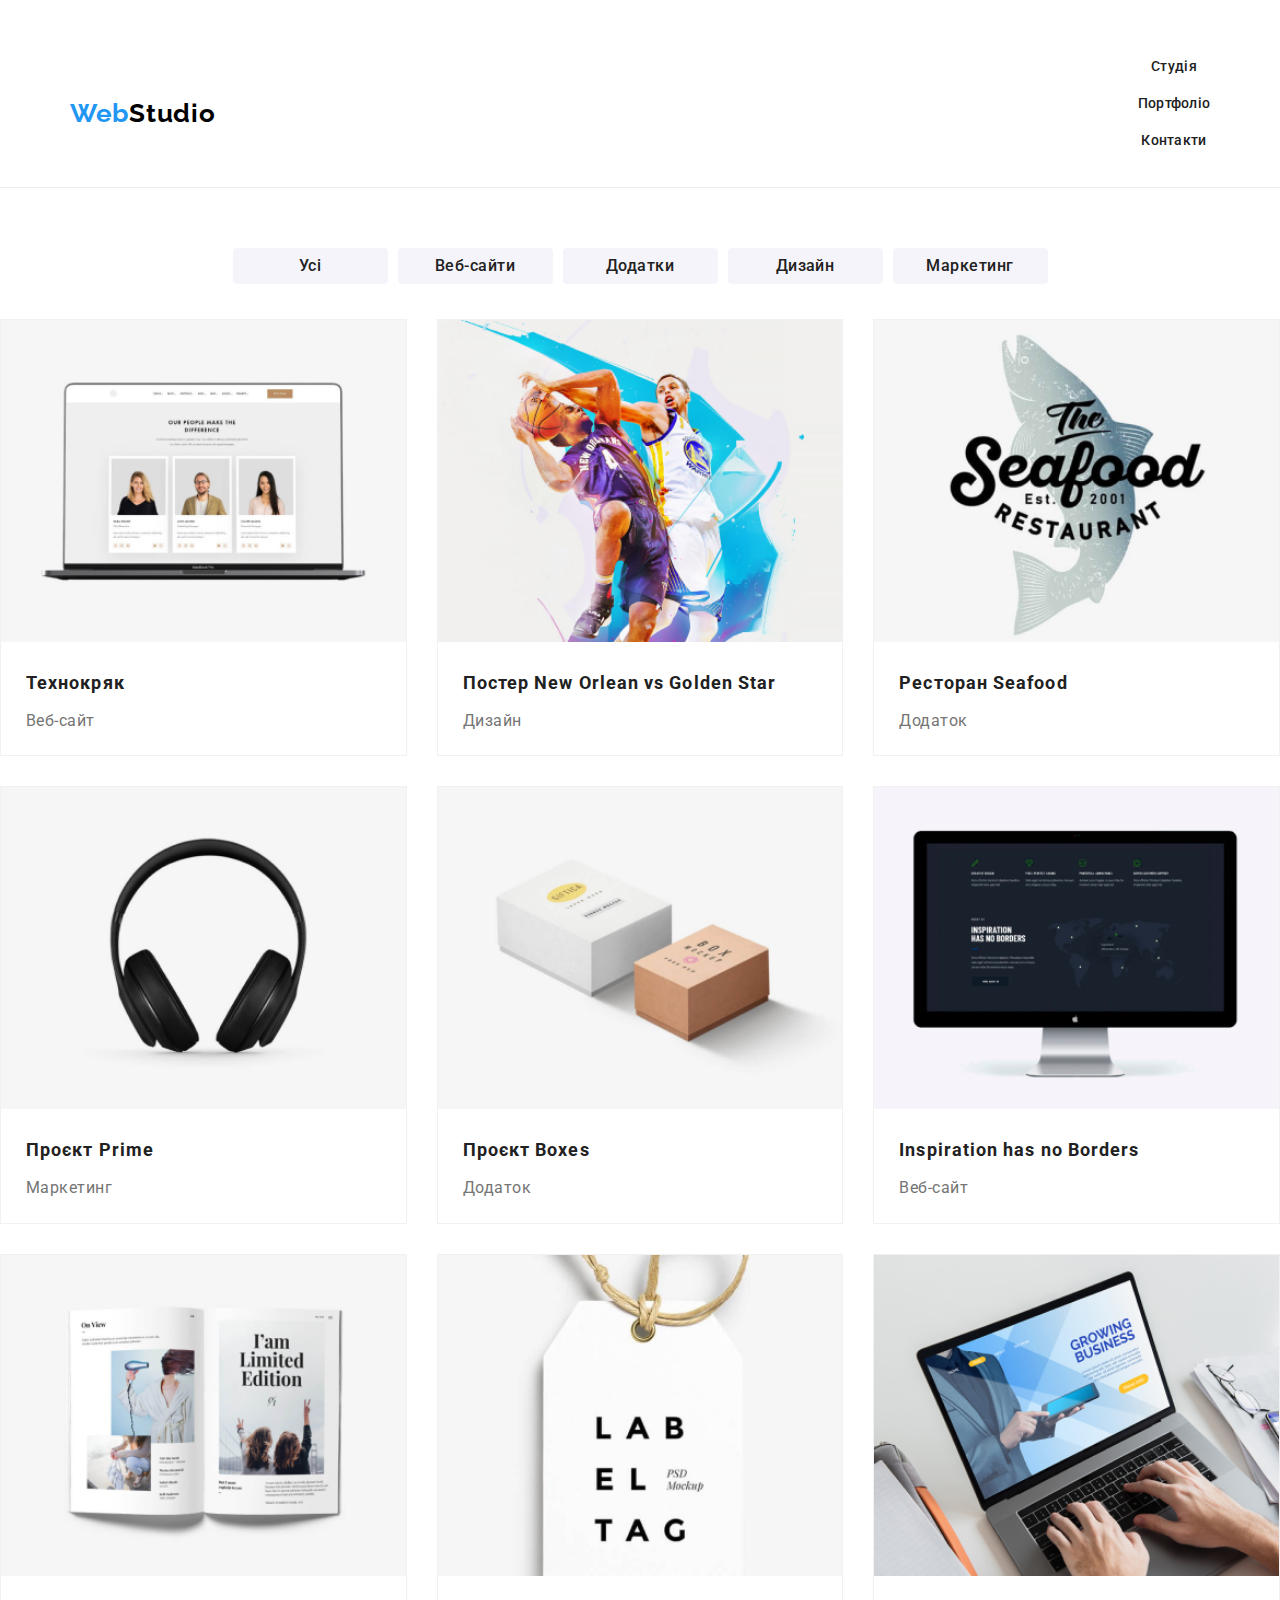
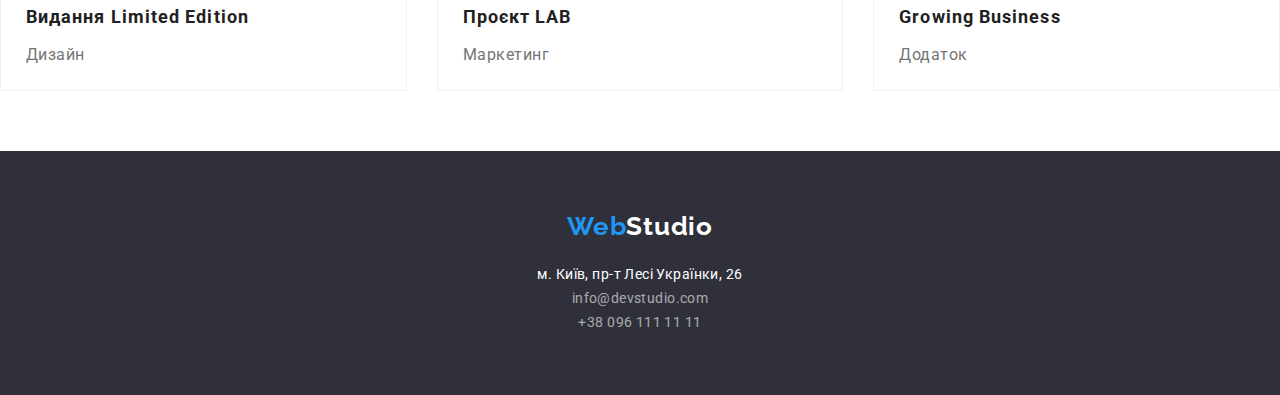
==== commit 406708dd: "bugfix" ====
--- a/portfolio.html
+++ b/portfolio.html
@@ -44,17 +44,28 @@
         </li>
       </ul>
     </header>
+    <hr />
     <!-- Основний контент -->
     <main>
       <!-- Шапка основного блоку, фільтрація контенту -->
       <section class="content-portfolio">
         <!-- Список кнопок фільтрації -->
         <ul class="filtration-button">
-          <li><button type="button" class="button">Усі</button></li>
-          <li><button type="button" class="button">Веб-сайти</button></li>
-          <li><button type="button" class="button">Додатки</button></li>
-          <li><button type="button" class="button">Дизайн</button></li>
-          <li><button type="button" class="button">Маркетинг</button></li>
+          <li class="block-button">
+            <button type="button" class="button">Усі</button>
+          </li>
+          <li class="block-button">
+            <button type="button" class="button">Веб-сайти</button>
+          </li>
+          <li class="block-button">
+            <button type="button" class="button">Додатки</button>
+          </li>
+          <li class="block-button">
+            <button type="button" class="button">Дизайн</button>
+          </li>
+          <li class="block-button">
+            <button type="button" class="button">Маркетинг</button>
+          </li>
         </ul>
         <!-- Контент для фільтрації -->
         <ul class="content-cards">
--- a/css/style.css
+++ b/css/style.css
@@ -9,6 +9,12 @@
   letter-spacing: 0.03em;
   font-size: 14px;
 }
+hr {
+  border: none;
+  color: #ececec;
+  background-color: #ececec;
+  height: 1px;
+}
 /* стилі сайд бару, лого */
 .header {
   display: flex;
@@ -20,7 +26,8 @@
   font-family: "Raleway", sans-serif;
   font-weight: 700;
   font-size: 26px;
-  line-height: 31px;
+  line-height: 1.19; /* множником */
+  letter-spacing: 0.03em;
   color: black;
   text-decoration: none;
 }
@@ -53,11 +60,15 @@
 .header .list-navigation a,
 .header .contacts a {
   text-decoration: none;
+  font-weight: 900;
+  line-height: 1.14;
+  letter-spacing: 0.02em;
   color: #212121;
   font-weight: 500;
 }
 /* стилі контактів */
 .header .contacts a {
+  /* font-weight: 900; */
   color: #757575;
 }
 /* стилі шапки контенту */
@@ -77,7 +88,7 @@
   font-style: normal;
   font-weight: 900;
   font-size: 44px;
-  line-height: 60px;
+  line-height: 1.36;
   text-align: center;
   letter-spacing: 0.06em;
   text-transform: uppercase;
@@ -92,9 +103,10 @@
   border: none;
   letter-spacing: 0.06em;
   color: #fff;
-  font-weight: 700;
-  font-size: 16px;
-  line-height: 30px;
+
+  font-weight: 700;
+  font-size: 16px;
+  line-height: 1.87;
 }
 /* Стилі особливостей компанії */
 .general-info {
@@ -102,15 +114,21 @@
 }
 .list-info {
   display: flex;
+  flex-wrap: wrap;
   gap: 30px;
-}
-.list-info li {
-  list-style-type: none;
+  list-style-type: none;
+  justify-content: center;
+}
+.list-info .info-card {
+  width: 270px;
+  min-width: 200px;
+  flex-basis: calc((100% - 100px) / 4);
+  line-height: 1.72;
 }
 .list-info .list-header {
   font-weight: 700;
   font-size: 14px;
-  line-height: 16px;
+  line-height: 1.14;
   letter-spacing: 0.03em;
   text-transform: uppercase;
   color: #212121;
@@ -124,11 +142,10 @@
 .steck-company .steck-header {
   font-weight: 700;
   font-size: 36px;
-  line-height: 42px;
-  text-align: center;
-  letter-spacing: 0.03em;
-  color: #212121;
-  /* margin-bottom: 50px; */
+  line-height: 1.16;
+  text-align: center;
+  letter-spacing: 0.03em;
+  color: #212121;
 }
 .steck-company .steck-list {
   list-style-type: none;
@@ -143,7 +160,7 @@
 .steck-company .steck-list .list-section {
   /* <li> */
   max-width: 340px;
-  min-width: 100px;
+  min-width: 200px;
   flex-basis: calc((100% - 60px) / 3);
 }
 .steck-company .steck-list .list-section img {
@@ -152,40 +169,36 @@
 /* Стилі блоку працівників компанії */
 .team-section {
   background: #f5f4fa;
-  /* background-color: #e7e3ff; */
-  text-align: center;
-  padding: 95px;
+  padding: 90px 215px 100px;
 }
 .team-section .team-header {
   font-weight: 700;
   font-size: 36px;
-  line-height: 42px;
+  line-height: 1.16;
   text-align: center;
   letter-spacing: 0.03em;
   color: #212121;
   margin-bottom: 50px;
 }
 .team-section .team-list {
-  text-align: center;
-}
-.team-section .team-list li {
-  display: inline-block;
+  list-style-type: none;
+  display: flex;
+  flex-wrap: wrap;
+  gap: 30px;
+  justify-content: center;
+}
+.team-section .team-list .worker-card {
+  /* <li> */
   width: 300px;
-  /* height: 370px; */
-  margin-right: 30px;
-  list-style-type: none;
   background-color: #fff;
   border-radius: 0 0 4px 4px;
   box-shadow: 0 3px 5px 1px grey;
 }
-.team-section .team-list li:last-child {
-  margin-right: 0;
-}
 .team-list-header {
   margin-top: 30px;
   font-weight: 500;
   font-size: 16px;
-  line-height: 19px;
+  line-height: 1.18;
   text-align: center;
   letter-spacing: 0.03em;
   color: #212121;
@@ -194,13 +207,14 @@
   margin: 10px 0 30px 0;
   font-weight: 400;
   font-size: 16px;
-  line-height: 19px;
+  line-height: 1.18;
   text-align: center;
   letter-spacing: 0.03em;
 }
 
 /* Кнопки головного контенту */
 .button {
+  font-family: "Roboto";
   cursor: pointer;
 }
 /* контент зі сторінки портфоліо */
@@ -210,23 +224,24 @@
 /* кнопки фільтрації */
 .filtration-button {
   text-align: center;
-}
-.filtration-button li {
-  display: inline-block;
-  margin: 0 5px;
-  list-style-type: none;
+  display: flex;
+  flex-wrap: wrap;
+  justify-content: center;
+  list-style-type: none;
+  gap: 10px;
 }
 .filtration-button .button {
   border-radius: 4px;
   border: none;
+  min-width: 155px;
   font-style: normal;
   font-weight: 500;
   font-size: 16px;
-  line-height: 26px;
-  text-align: center;
-  letter-spacing: 0.03em;
-  color: #212121;
-  background: #fff;
+  line-height: 1.62;
+  text-align: center;
+  letter-spacing: 0.03em;
+  color: #212121;
+  background: #f5f4fa;
   padding: 5px 25px;
 }
 .filtration-button .button:hover {
@@ -249,6 +264,7 @@
 .content-cards .card {
   /* <li> */
   max-width: 500px; /* на 2к екранах буде відображати 4 карточки в рядку */
+  min-width: 300px;
   flex-basis: calc((100% - 66px) / 3);
   background-color: #fff;
   border: 1px solid #7575751a;
@@ -261,7 +277,7 @@
   font-style: normal;
   font-weight: 700;
   font-size: 18px;
-  line-height: 200%;
+  line-height: 2;
   letter-spacing: 0.06em;
   color: #212121;
 }
@@ -270,7 +286,7 @@
   font-style: normal;
   font-weight: 400;
   font-size: 16px;
-  line-height: 188%;
+  line-height: 1.87;
   letter-spacing: 0.03em;
   color: #757575;
 }
@@ -289,21 +305,64 @@
 .block-address .footer-contacts .address,
 .contact {
   list-style-type: none;
-  line-height: 172%;
+  line-height: 1.72;
 }
 .footer-contacts .address a {
   text-decoration: none;
   color: #fff;
   font-style: normal;
-  font-weight: 400;
-  font-size: 14px;
   letter-spacing: 0.03em;
 }
 .footer-contacts .contact a {
   text-decoration: none;
   font-style: normal;
-  font-weight: 400;
-  font-size: 14px;
   letter-spacing: 0.03em;
   color: rgba(255, 255, 255, 0.6);
 }
+
+@media screen and (max-width: 1324px) {
+  .header {
+    padding: 4.56% 5.45% 1.4%;
+    display: flex;
+    flex-wrap: wrap;
+    justify-content: end;
+    gap: 30px;
+  }
+  .header .list-navigation {
+    margin: 0;
+    gap: 20px;
+    display: flex;
+    flex-direction: column;
+    margin-bottom: 20px;
+  }
+  .header .contacts {
+    display: none;
+    margin: 0;
+    gap: 20px;
+  }
+  .navigation {
+    display: flex;
+    flex-direction: row;
+    justify-content: space-between;
+    width: 100%;
+  }
+  .navigation a {
+    margin: auto 0;
+  }
+  /* Стилі послуг компанії */
+  .steck-company {
+    margin: 0;
+  }
+  .team-section {
+    background: #f5f4fa;
+    padding: 90px 0 100px;
+  }
+  .content-portfolio {
+    margin: 60px 0;
+  }
+  footer {
+    background-color: #2f303a;
+    padding: 60px 0;
+    text-align: center;
+  }
+}
